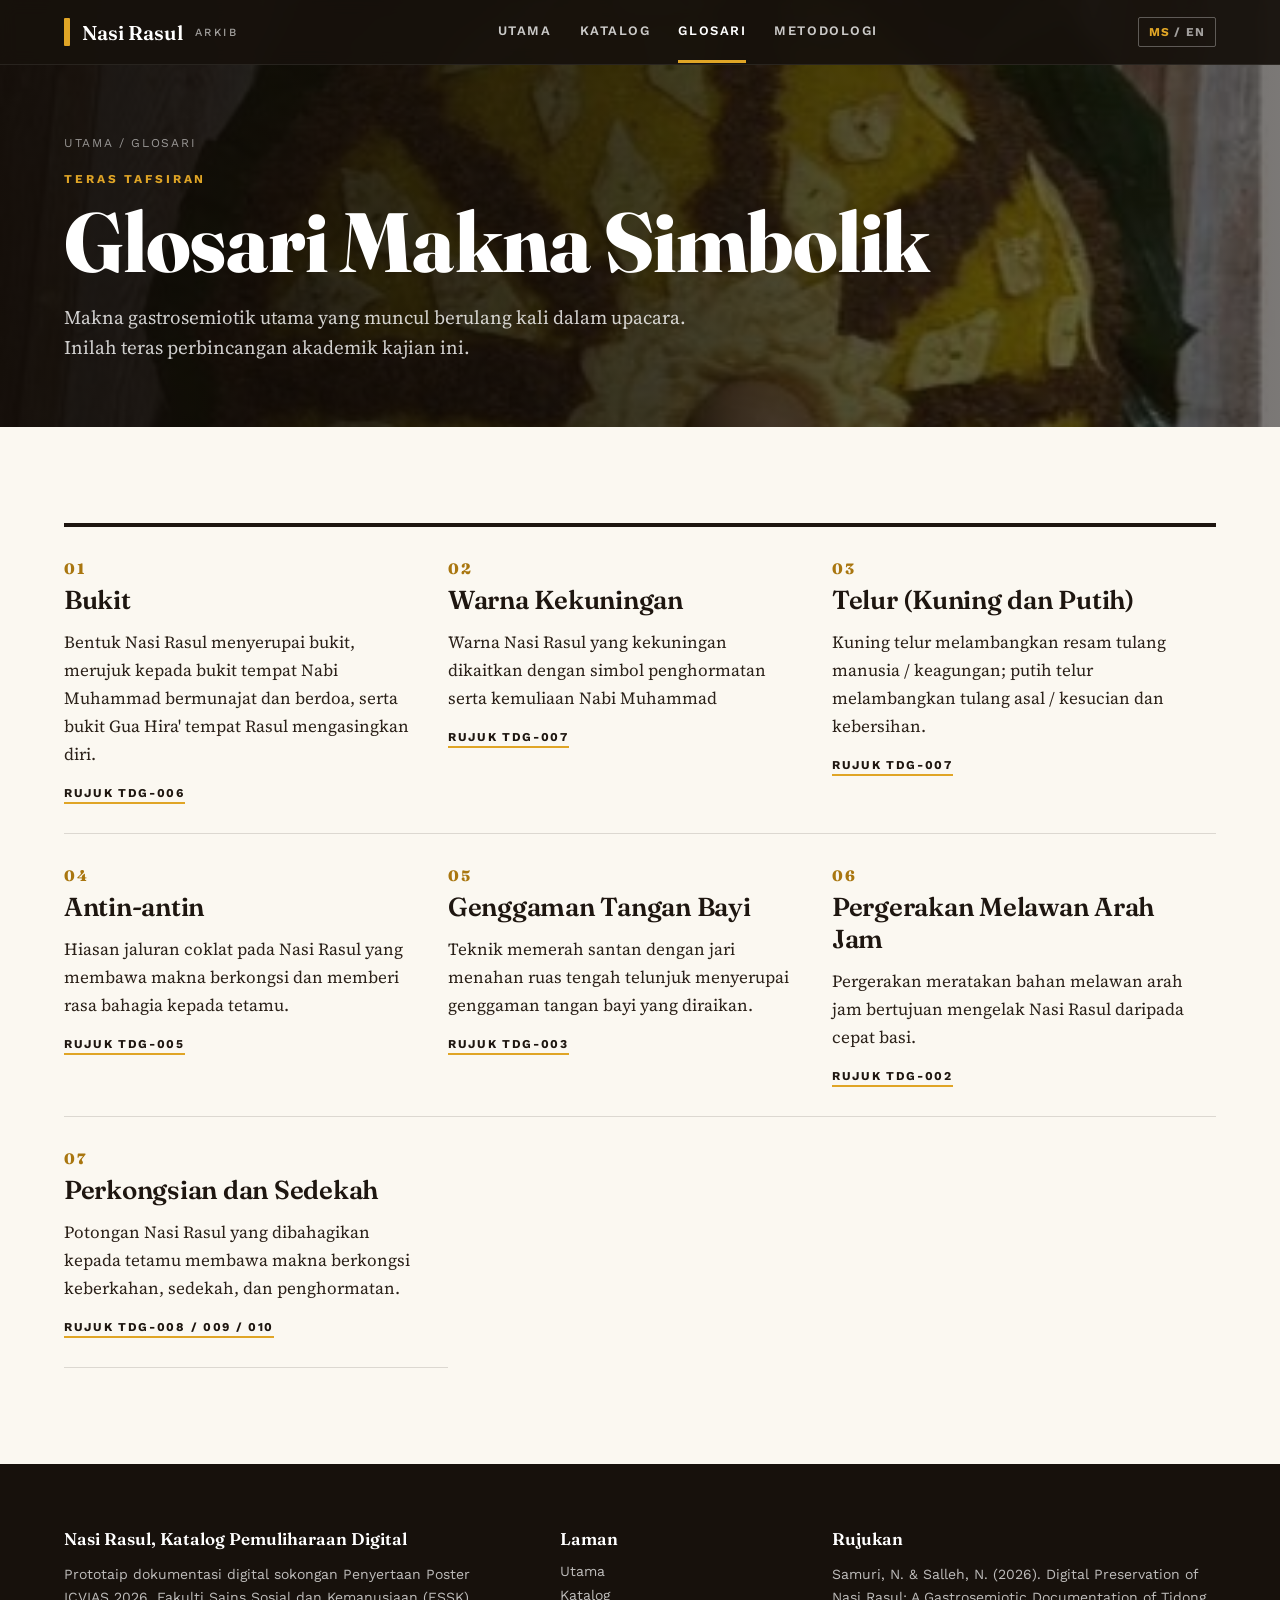
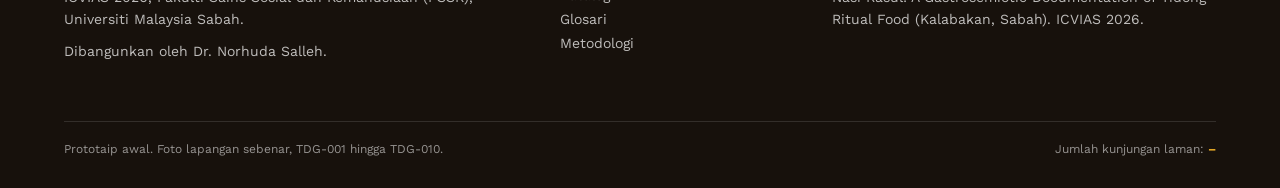
==== glosari.html @ 155edb1d "Laman Nasi Rasul versi baharu" ====
<!DOCTYPE html>
<html lang="ms">
<head>
<meta charset="UTF-8">
<meta name="viewport" content="width=device-width, initial-scale=1.0">
<title>Glosari Makna, Nasi Rasul</title>
<meta name="description" content="Tujuh makna gastrosemiotik utama di sebalik Nasi Rasul.">
<meta property="og:title" content="Glosari Makna, Nasi Rasul">
<meta property="og:description" content="Tujuh makna gastrosemiotik utama di sebalik Nasi Rasul.">
<meta property="og:image" content="https://norhudasalleh-hub.github.io/nasi-rasul-archive/images/hero-tdg-005.jpg">
<link rel="preconnect" href="https://fonts.googleapis.com"><link rel="preconnect" href="https://fonts.gstatic.com" crossorigin><link href="https://fonts.googleapis.com/css2?family=Fraunces:ital,opsz,wght@0,9..144,400;0,9..144,600;0,9..144,800;1,9..144,400&family=Source+Serif+4:ital,opsz,wght@0,8..60,400;0,8..60,500;1,8..60,400&family=Work+Sans:wght@400;500;600;700&display=swap" rel="stylesheet">
<link rel="stylesheet" href="styles.css">
</head>
<body>
<nav class="nav"><div class="wrap">
  <a class="brand" href="index.html"><span class="tanda"></span>Nasi Rasul <small data-i18n="brandSmall">Arkib</small></a>
  <div class="menu"><a href="index.html" data-i18n="navHome">Utama</a><a href="katalog.html" data-i18n="navKatalog">Katalog</a><a href="glosari.html" data-i18n="navGlosari" class="aktif">Glosari</a><a href="metodologi.html" data-i18n="navMetod">Metodologi</a></div>
  <div class="nav-kanan"><button class="lang" type="button" aria-label="Tukar bahasa / Switch language"><span data-l="ms" class="on">MS</span> / <span data-l="en">EN</span></button><button class="burger" type="button" data-i18n="menu">Menu</button></div>
</div></nav>
<header class="page-hero berfoto" style="background-image:url(images/tdg-006.jpg)"><div class="wrap">
  <div class="breadcrumb"><a href="index.html" data-i18n="navHome">Utama</a> / <span data-i18n="navGlosari">Glosari</span></div>
  <div class="kicker" data-i18n="glosariKicker">Teras Tafsiran</div>
  <h1 data-i18n="glosariHeading">Glosari Makna Simbolik</h1>
  <p data-i18n="glosariP">Makna gastrosemiotik utama yang muncul berulang kali dalam upacara. Inilah teras perbincangan akademik kajian ini.</p>
</div></header>

<section class="seksyen"><div class="wrap"><div class="grid-glosari" id="gridGlosari"></div></div></section>
<footer><div class="wrap">
  <div class="grid">
    <div><h4 data-i18n="footHeading">Nasi Rasul, Katalog Pemuliharaan Digital</h4><p data-i18n="footP1">Prototaip dokumentasi digital sokongan Penyertaan Poster ICVIAS 2026, Fakulti Sains Sosial dan Kemanusiaan (FSSK), Universiti Malaysia Sabah.</p><p data-i18n="footDev">Dibangunkan oleh Dr. Norhuda Salleh.</p></div>
    <nav><h4 data-i18n="footLaman">Laman</h4><a href="index.html" data-i18n="navHome">Utama</a><a href="katalog.html" data-i18n="navKatalog">Katalog</a><a href="glosari.html" data-i18n="navGlosari">Glosari</a><a href="metodologi.html" data-i18n="navMetod">Metodologi</a></nav>
    <div><h4 data-i18n="footRujukan">Rujukan</h4><p>Samuri, N. &amp; Salleh, N. (2026). Digital Preservation of Nasi Rasul: A Gastrosemiotic Documentation of Tidong Ritual Food (Kalabakan, Sabah). ICVIAS 2026.</p></div>
  </div>
  <div class="dasar"><span data-i18n="footNota">Prototaip awal. Foto lapangan sebenar, TDG-001 hingga TDG-010.</span><span><span data-i18n="visitLabel">Jumlah kunjungan laman</span>: <b id="visitCount">&ndash;</b></span></div>
</div></footer>
<script src="script.js"></script>
</body>
</html>
---- styles.css ----
/* Nasi Rasul Arkib, gaya editorial dokumentari */
:root{
  --kunyit:#E0A526; --kunyit-deep:#A9760F;
  --malam:#17110C; --malam-2:#221912;
  --krim:#F7F1E3; --kertas:#FBF8F1; --dakwat:#1E1610;
  --kelabu:#6E645A; --garis:rgba(30,22,16,.14);
  --serif:'Fraunces',Georgia,serif; --teks:'Source Serif 4',Georgia,serif; --sans:'Work Sans',system-ui,sans-serif;
}
*{box-sizing:border-box}
html{scroll-behavior:smooth}
body{margin:0;background:var(--kertas);color:var(--dakwat);font-family:var(--sans);-webkit-font-smoothing:antialiased}
img{display:block;max-width:100%}
a{color:inherit;text-decoration:none}
.wrap{max-width:1200px;margin:0 auto;padding:0 24px}
.kicker{font-size:12px;font-weight:700;letter-spacing:.24em;text-transform:uppercase;color:var(--kunyit-deep)}
.gelap .kicker,.hero .kicker,.page-hero .kicker{color:var(--kunyit)}
h1,h2,h3{font-family:var(--serif);letter-spacing:-.01em}

/* navigasi */
.nav{position:fixed;inset:0 0 auto 0;z-index:30;background:rgba(23,17,12,.94);backdrop-filter:blur(8px);color:#fff;border-bottom:1px solid rgba(255,255,255,.08)}
.nav .wrap{display:flex;align-items:center;justify-content:space-between;height:64px;gap:16px}
.brand{display:flex;align-items:center;gap:12px;font-family:var(--serif);font-weight:600;font-size:20px}
.brand .tanda{width:6px;height:28px;background:var(--kunyit);border-radius:1px}
.brand small{font-family:var(--sans);font-weight:500;font-size:11px;letter-spacing:.22em;text-transform:uppercase;color:rgba(255,255,255,.6)}
.menu{display:flex;gap:28px;font-size:13px;font-weight:600;letter-spacing:.12em;text-transform:uppercase}
.menu a{color:rgba(255,255,255,.78);padding:22px 0;border-bottom:3px solid transparent}
.menu a:hover,.menu a.aktif{color:#fff;border-bottom-color:var(--kunyit)}
.nav-kanan{display:flex;align-items:center;gap:12px}
.lang{font:700 12px var(--sans);letter-spacing:.1em;border:1px solid rgba(255,255,255,.3);border-radius:2px;padding:7px 10px;color:rgba(255,255,255,.6);background:none;cursor:pointer}
.lang span.on{color:var(--kunyit)}
.burger{display:none;background:none;border:1px solid rgba(255,255,255,.3);color:#fff;border-radius:2px;padding:6px 10px;font:600 12px var(--sans);letter-spacing:.1em;cursor:pointer}

/* hero utama */
.hero{position:relative;min-height:100vh;display:flex;align-items:flex-end;color:#fff;background:var(--malam) url(images/hero-tdg-005.jpg) center 30%/cover no-repeat}
.hero::before{content:"";position:absolute;inset:0;background:linear-gradient(180deg,rgba(15,10,6,.35) 0%,rgba(15,10,6,.1) 35%,rgba(15,10,6,.78) 78%,rgba(15,10,6,.95) 100%)}
.hero .wrap{position:relative;padding:120px 24px 64px;width:100%;text-shadow:0 2px 14px rgba(0,0,0,.55)}
.hero h1{font-weight:800;font-size:clamp(56px,10vw,128px);line-height:.92;margin:18px 0 12px;letter-spacing:-.02em}
.hero .sub{font-family:var(--serif);font-style:italic;font-size:clamp(22px,3vw,34px);margin:0 0 22px;color:rgba(255,255,255,.92)}
.hero .dek{max-width:620px;font-family:var(--teks);font-size:19px;line-height:1.55;color:rgba(255,255,255,.88);margin:0}
.hero .bawah{display:flex;justify-content:space-between;align-items:flex-end;gap:24px;margin-top:40px;padding-top:20px;border-top:1px solid rgba(255,255,255,.2);flex-wrap:wrap}
.cta{display:inline-flex;align-items:center;gap:10px;background:var(--kunyit);color:var(--malam);font-weight:700;font-size:13px;letter-spacing:.14em;text-transform:uppercase;padding:14px 22px;border-radius:2px;text-shadow:none}
.cta:hover{background:#f0b838}
.kredit{font-size:12px;color:rgba(255,255,255,.65);max-width:440px;line-height:1.5}
.kredit b{color:rgba(255,255,255,.88);font-weight:600}

/* hero halaman dalam */
.page-hero{background:var(--malam);color:#fff;padding:136px 0 64px;position:relative;overflow:hidden}
.page-hero.berfoto{background:var(--malam) center/cover no-repeat}
.page-hero.berfoto::before{content:"";position:absolute;inset:0;background:linear-gradient(90deg,rgba(15,10,6,.94) 0%,rgba(15,10,6,.8) 50%,rgba(15,10,6,.55) 100%)}
.page-hero .wrap{position:relative}
.breadcrumb{font-size:12px;letter-spacing:.14em;text-transform:uppercase;color:rgba(255,255,255,.55);margin-bottom:22px}
.breadcrumb a:hover{color:var(--kunyit)}
.page-hero h1{font-weight:800;font-size:clamp(44px,7vw,84px);line-height:1;margin:14px 0 18px}
.page-hero p{max-width:640px;font-family:var(--teks);font-size:19px;line-height:1.6;color:rgba(255,255,255,.8);margin:0}

/* tentang */
.lede{padding:96px 0 80px}
.lede .grid{display:grid;grid-template-columns:1.4fr 1fr;gap:72px;align-items:start}
.lede h2,.seksyen h2{font-weight:600;font-size:clamp(32px,4vw,48px);line-height:1.08;margin:14px 0 28px}
.lede .teks p{font-family:var(--teks);font-size:19px;line-height:1.7;margin:0 0 20px;color:#2b2119}
.lede .teks p:first-of-type::first-letter{font-family:var(--serif);font-weight:800;float:left;font-size:76px;line-height:.85;padding:6px 10px 0 0;color:var(--kunyit-deep)}
.statistik{border-top:4px solid var(--dakwat);padding-top:8px}
.stat{display:flex;align-items:baseline;gap:18px;padding:20px 0;border-bottom:1px solid var(--garis)}
.stat .n{font-family:var(--serif);font-weight:800;font-size:56px;line-height:1;min-width:72px}
.stat .l{font-size:13px;font-weight:600;letter-spacing:.12em;text-transform:uppercase;color:var(--kelabu)}

/* konteks upacara */
.ayun{background:var(--krim)}
.ayun .grid{display:grid;grid-template-columns:1fr 1fr;align-items:center;max-width:1200px;margin:0 auto}
.ayun figure{margin:0}
.ayun figure img{width:100%;height:auto}
.ayun figcaption{font-size:12px;color:var(--kelabu);padding:10px 24px 24px;line-height:1.5}
.ayun .teks{padding:72px 48px}
.ayun h2{font-weight:600;font-size:clamp(30px,3.6vw,44px);line-height:1.08;margin:14px 0 22px}
.ayun p{font-family:var(--teks);font-size:18px;line-height:1.7;color:#2b2119;margin:0 0 18px}

/* tiga babak */
.gelap{background:var(--malam);color:#fff;padding:96px 0}
.kepala{display:flex;justify-content:space-between;align-items:flex-end;gap:24px;margin-bottom:44px;flex-wrap:wrap}
.kepala h2{font-weight:600;font-size:clamp(32px,4vw,48px);margin:14px 0 0;line-height:1.05}
.kepala p{max-width:420px;color:rgba(255,255,255,.72);font-family:var(--teks);font-size:17px;line-height:1.6;margin:0}
.kad3{display:grid;grid-template-columns:repeat(3,1fr);gap:24px}
.kad{position:relative;display:block;overflow:hidden;aspect-ratio:3/4;background:#000}
.kad img{width:100%;height:100%;object-fit:cover;transition:transform .7s ease,opacity .4s}
.kad:hover img{transform:scale(1.05);opacity:.9}
.kad::after{content:"";position:absolute;inset:0;background:linear-gradient(180deg,transparent 40%,rgba(10,7,4,.92))}
.kad .isi{position:absolute;left:0;right:0;bottom:0;padding:24px;z-index:1}
.kad .no{font-family:var(--serif);font-weight:800;font-size:15px;color:var(--kunyit);letter-spacing:.1em}
.kad h3{font-weight:600;font-size:28px;margin:6px 0 8px}
.kad p{margin:0;font-size:14px;line-height:1.5;color:rgba(255,255,255,.8)}
.kod{position:absolute;top:16px;left:16px;z-index:1;font-size:11px;font-weight:700;letter-spacing:.14em;background:rgba(0,0,0,.6);padding:5px 8px;color:#fff}

/* suara informan */
.feat{display:grid;grid-template-columns:1.15fr 1fr;min-height:600px;background:var(--krim)}
.feat .foto{background:var(--malam) url(images/tdg-007.jpg) center/cover no-repeat;min-height:420px}
.feat .petik{padding:80px 64px;display:flex;flex-direction:column;justify-content:center}
.feat blockquote{margin:22px 0 26px;font-family:var(--serif);font-style:italic;font-size:clamp(26px,3vw,38px);line-height:1.25;border-left:4px solid var(--kunyit);padding-left:24px}
.feat cite{font-style:normal;font-size:13px;font-weight:600;letter-spacing:.12em;text-transform:uppercase;color:var(--kelabu)}
.feat .kap{margin-top:32px;font-size:13px;line-height:1.55;color:var(--kelabu);padding-top:16px;border-top:1px solid var(--garis)}
.feat .kap b{color:var(--dakwat)}
.pautan{display:inline-block;margin-top:28px;font-size:13px;font-weight:700;letter-spacing:.14em;text-transform:uppercase;border-bottom:2px solid var(--kunyit);padding-bottom:4px;align-self:flex-start}

/* jelajah */
.seksyen{padding:96px 0}
.senarai{display:grid;grid-template-columns:repeat(3,1fr);border-top:4px solid var(--dakwat)}
.item{padding:28px 28px 32px 0;border-right:1px solid var(--garis);margin-right:28px}
.item:last-child{border-right:0;margin-right:0}
.item .no{font-family:var(--serif);font-weight:800;color:var(--kunyit-deep);font-size:15px;letter-spacing:.1em}
.item h3{font-weight:600;font-size:26px;margin:8px 0 10px}
.item p{font-family:var(--teks);font-size:16px;line-height:1.6;color:#4a3f35;margin:0 0 18px}
.item span{font-size:12px;font-weight:700;letter-spacing:.14em;text-transform:uppercase}
.item:hover h3{color:var(--kunyit-deep)}

/* katalog */
.penapis{display:flex;gap:10px;flex-wrap:wrap;margin-bottom:36px}
.penapis button{font:600 12px var(--sans);letter-spacing:.12em;text-transform:uppercase;padding:10px 16px;border:1px solid var(--dakwat);background:none;color:var(--dakwat);border-radius:2px;cursor:pointer}
.penapis button.aktif,.penapis button:hover{background:var(--dakwat);color:#fff}
.grid-katalog{display:grid;grid-template-columns:repeat(auto-fill,minmax(260px,1fr));gap:32px 24px}
.kad-rekod{cursor:pointer;background:none;border:0;padding:0;text-align:left;font:inherit;color:inherit;display:flex;flex-direction:column;align-items:stretch;justify-content:flex-start;align-self:start;width:100%}
.kad-rekod .gbr{position:relative;aspect-ratio:4/5;overflow:hidden;background:var(--malam)}
.kad-rekod img{width:100%;height:100%;object-fit:cover;transition:transform .6s ease}
.kad-rekod:hover img{transform:scale(1.04)}
.kad-rekod .kat{position:absolute;bottom:12px;left:12px;font-size:11px;font-weight:700;letter-spacing:.12em;text-transform:uppercase;background:var(--kunyit);color:var(--malam);padding:4px 8px}
.kad-rekod h3{font-weight:600;font-size:21px;line-height:1.2;margin:16px 0 6px}
.kad-rekod p{font-family:var(--teks);font-size:15px;line-height:1.55;color:#4a3f35;margin:0 0 10px}
.kad-rekod .buka{font-size:12px;font-weight:700;letter-spacing:.14em;text-transform:uppercase;border-bottom:2px solid var(--kunyit);padding-bottom:2px}
.kad-rekod:focus-visible{outline:3px solid var(--kunyit);outline-offset:4px}

/* modal rekod */
.latar-modal{position:fixed;inset:0;z-index:50;background:rgba(10,7,4,.82);display:none;align-items:center;justify-content:center;padding:24px}
.latar-modal.buka{display:flex}
.modal{background:var(--kertas);max-width:1000px;width:100%;max-height:90vh;overflow:auto;display:grid;grid-template-columns:1fr 1.1fr;position:relative}
.modal .gbr{background:var(--malam);display:flex;align-items:center;justify-content:center}
.modal .gbr img{width:100%;height:100%;object-fit:contain;max-height:90vh}
.modal .isi{padding:40px 36px}
.modal .kodrekod{font-size:12px;font-weight:700;letter-spacing:.16em;text-transform:uppercase;color:var(--kunyit-deep)}
.modal h3{font-weight:600;font-size:30px;line-height:1.15;margin:8px 0 24px}
.baris{padding:14px 0;border-top:1px solid var(--garis)}
.baris .lbl{font-size:11px;font-weight:700;letter-spacing:.16em;text-transform:uppercase;color:var(--kelabu);margin-bottom:6px}
.baris .nilai{font-family:var(--teks);font-size:16px;line-height:1.6}
.baris .tambahan{font-family:var(--teks);font-style:italic;font-size:15px;line-height:1.55;margin-top:10px;padding-left:14px;border-left:3px solid var(--kunyit);color:#3b3027}
.baris .tambahan span{display:block;font-style:normal;font-family:var(--sans);font-size:12px;font-weight:600;letter-spacing:.06em;color:var(--kelabu);margin-top:4px}
.tutup{position:absolute;top:12px;right:12px;z-index:2;background:var(--malam);color:#fff;border:0;width:40px;height:40px;font-size:18px;cursor:pointer;border-radius:2px}

/* glosari */
.grid-glosari{display:grid;grid-template-columns:repeat(auto-fill,minmax(320px,1fr));border-top:4px solid var(--dakwat)}
.entri{padding:32px 28px 32px 0;border-bottom:1px solid var(--garis)}
.entri .no{font-family:var(--serif);font-weight:800;color:var(--kunyit-deep);font-size:15px;letter-spacing:.1em}
.entri h3{font-weight:600;font-size:26px;margin:6px 0 12px}
.entri p{font-family:var(--teks);font-size:17px;line-height:1.65;color:#2b2119;margin:0 0 14px}
.entri a{font-size:12px;font-weight:700;letter-spacing:.14em;text-transform:uppercase;border-bottom:2px solid var(--kunyit);padding-bottom:2px}

/* metodologi */
.langkah{counter-reset:l;list-style:none;margin:0;padding:0;border-top:4px solid var(--dakwat)}
.langkah li{counter-increment:l;display:grid;grid-template-columns:90px 1fr;gap:16px;padding:28px 0;border-bottom:1px solid var(--garis);font-family:var(--teks);font-size:19px;line-height:1.65}
.langkah li::before{content:"0" counter(l);font-family:var(--serif);font-weight:800;font-size:40px;line-height:1;color:var(--kunyit-deep)}
.petik-kotak{margin-top:56px;background:var(--krim);padding:32px;border-left:4px solid var(--kunyit)}
.petik-kotak h3{font-size:22px;font-weight:600;margin:0 0 12px}
.petik-kotak p{font-family:var(--teks);font-size:16px;line-height:1.65;margin:0}

/* kaki */
footer{background:var(--malam);color:rgba(255,255,255,.72);padding:64px 0 32px;font-size:14px}
footer .grid{display:grid;grid-template-columns:1.4fr .7fr 1.2fr;gap:48px}
footer h4{font-family:var(--serif);color:#fff;font-size:17px;font-weight:600;margin:0 0 14px}
footer nav a{display:block;margin-bottom:8px}
footer a:hover{color:var(--kunyit)}
footer p{line-height:1.6;margin:0 0 10px}
.dasar{margin-top:48px;padding-top:20px;border-top:1px solid rgba(255,255,255,.12);display:flex;justify-content:space-between;gap:16px;flex-wrap:wrap;font-size:12px;color:rgba(255,255,255,.55)}
.dasar b{color:var(--kunyit)}

@media (max-width:860px){
  .menu{display:none;position:absolute;top:64px;left:0;right:0;flex-direction:column;gap:0;background:var(--malam);padding:8px 16px 16px}
  .menu.buka{display:flex}
  .menu a{padding:14px 0;border-bottom:1px solid rgba(255,255,255,.08)}
  .burger{display:block}
  .wrap{padding:0 16px}
  .hero .wrap{padding:110px 16px 48px}
  .lede .grid,.feat,footer .grid,.ayun .grid,.modal{grid-template-columns:1fr;gap:40px}
  .modal{gap:0}
  .kad3,.senarai{grid-template-columns:1fr}
  .item{border-right:0;margin-right:0;border-bottom:1px solid var(--garis);padding-right:0}
  .feat .petik{padding:56px 16px}
  .ayun .teks{padding:40px 16px 56px}
  .modal .isi{padding:28px 20px}
  .langkah li{grid-template-columns:56px 1fr;font-size:17px}
  .langkah li::before{font-size:30px}
  .grid-glosari{grid-template-columns:1fr}
  .seksyen,.gelap{padding:64px 0}
  .lede{padding:64px 0}
}
.hero .kicker{color:#fff;opacity:.92}
.kad-rekod .buka{align-self:flex-start}
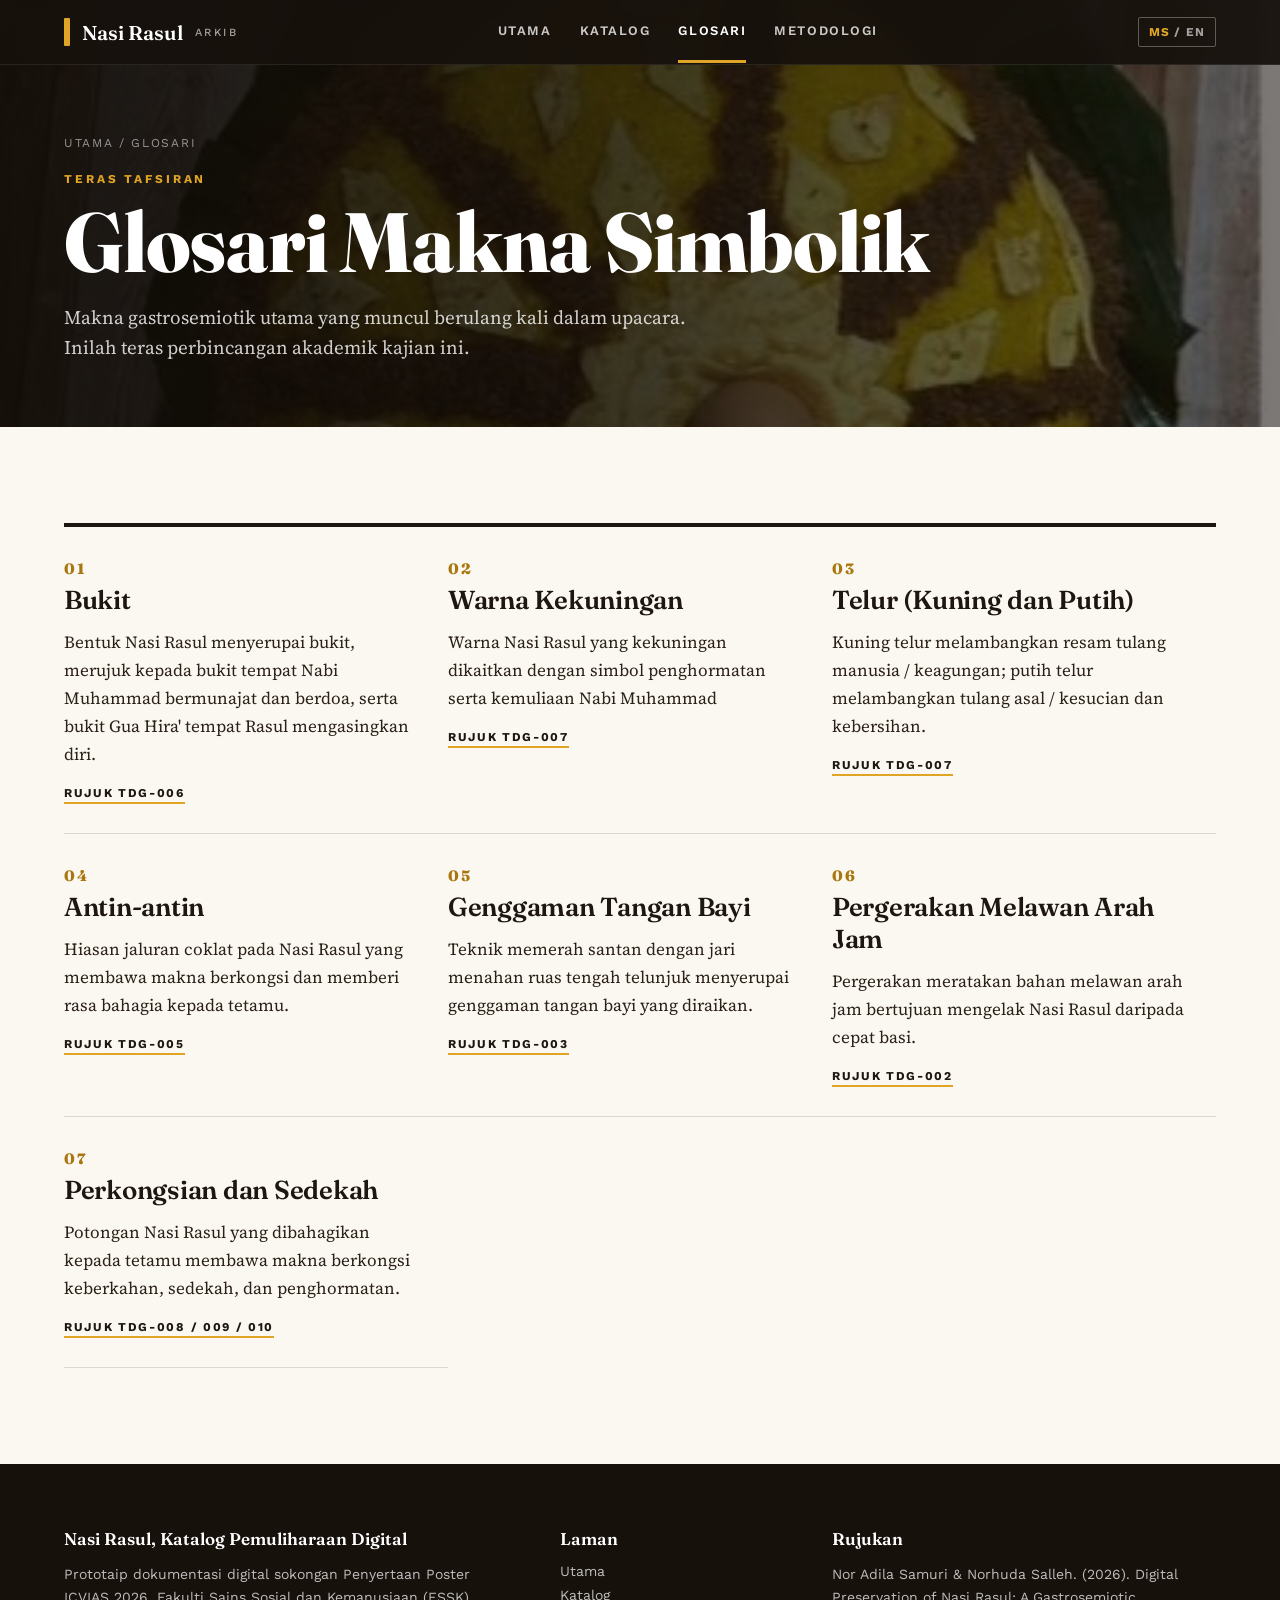
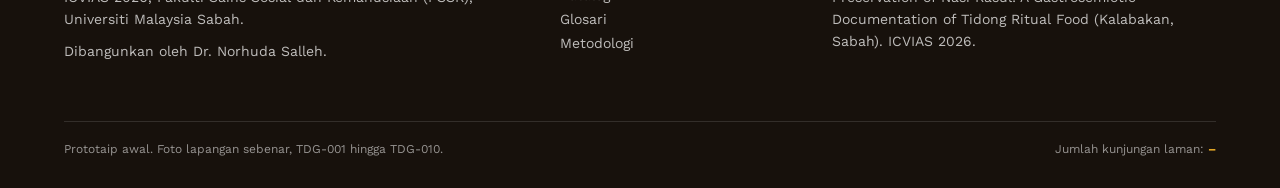
==== commit 3e768a7e: "Kemas kini rujukan" ====
--- a/glosari.html
+++ b/glosari.html
@@ -29,7 +29,7 @@
   <div class="grid">
     <div><h4 data-i18n="footHeading">Nasi Rasul, Katalog Pemuliharaan Digital</h4><p data-i18n="footP1">Prototaip dokumentasi digital sokongan Penyertaan Poster ICVIAS 2026, Fakulti Sains Sosial dan Kemanusiaan (FSSK), Universiti Malaysia Sabah.</p><p data-i18n="footDev">Dibangunkan oleh Dr. Norhuda Salleh.</p></div>
     <nav><h4 data-i18n="footLaman">Laman</h4><a href="index.html" data-i18n="navHome">Utama</a><a href="katalog.html" data-i18n="navKatalog">Katalog</a><a href="glosari.html" data-i18n="navGlosari">Glosari</a><a href="metodologi.html" data-i18n="navMetod">Metodologi</a></nav>
-    <div><h4 data-i18n="footRujukan">Rujukan</h4><p>Samuri, N. &amp; Salleh, N. (2026). Digital Preservation of Nasi Rasul: A Gastrosemiotic Documentation of Tidong Ritual Food (Kalabakan, Sabah). ICVIAS 2026.</p></div>
+    <div><h4 data-i18n="footRujukan">Rujukan</h4><p>Nor Adila Samuri &amp; Norhuda Salleh. (2026). Digital Preservation of Nasi Rasul: A Gastrosemiotic Documentation of Tidong Ritual Food (Kalabakan, Sabah). ICVIAS 2026.</p></div>
   </div>
   <div class="dasar"><span data-i18n="footNota">Prototaip awal. Foto lapangan sebenar, TDG-001 hingga TDG-010.</span><span><span data-i18n="visitLabel">Jumlah kunjungan laman</span>: <b id="visitCount">&ndash;</b></span></div>
 </div></footer>
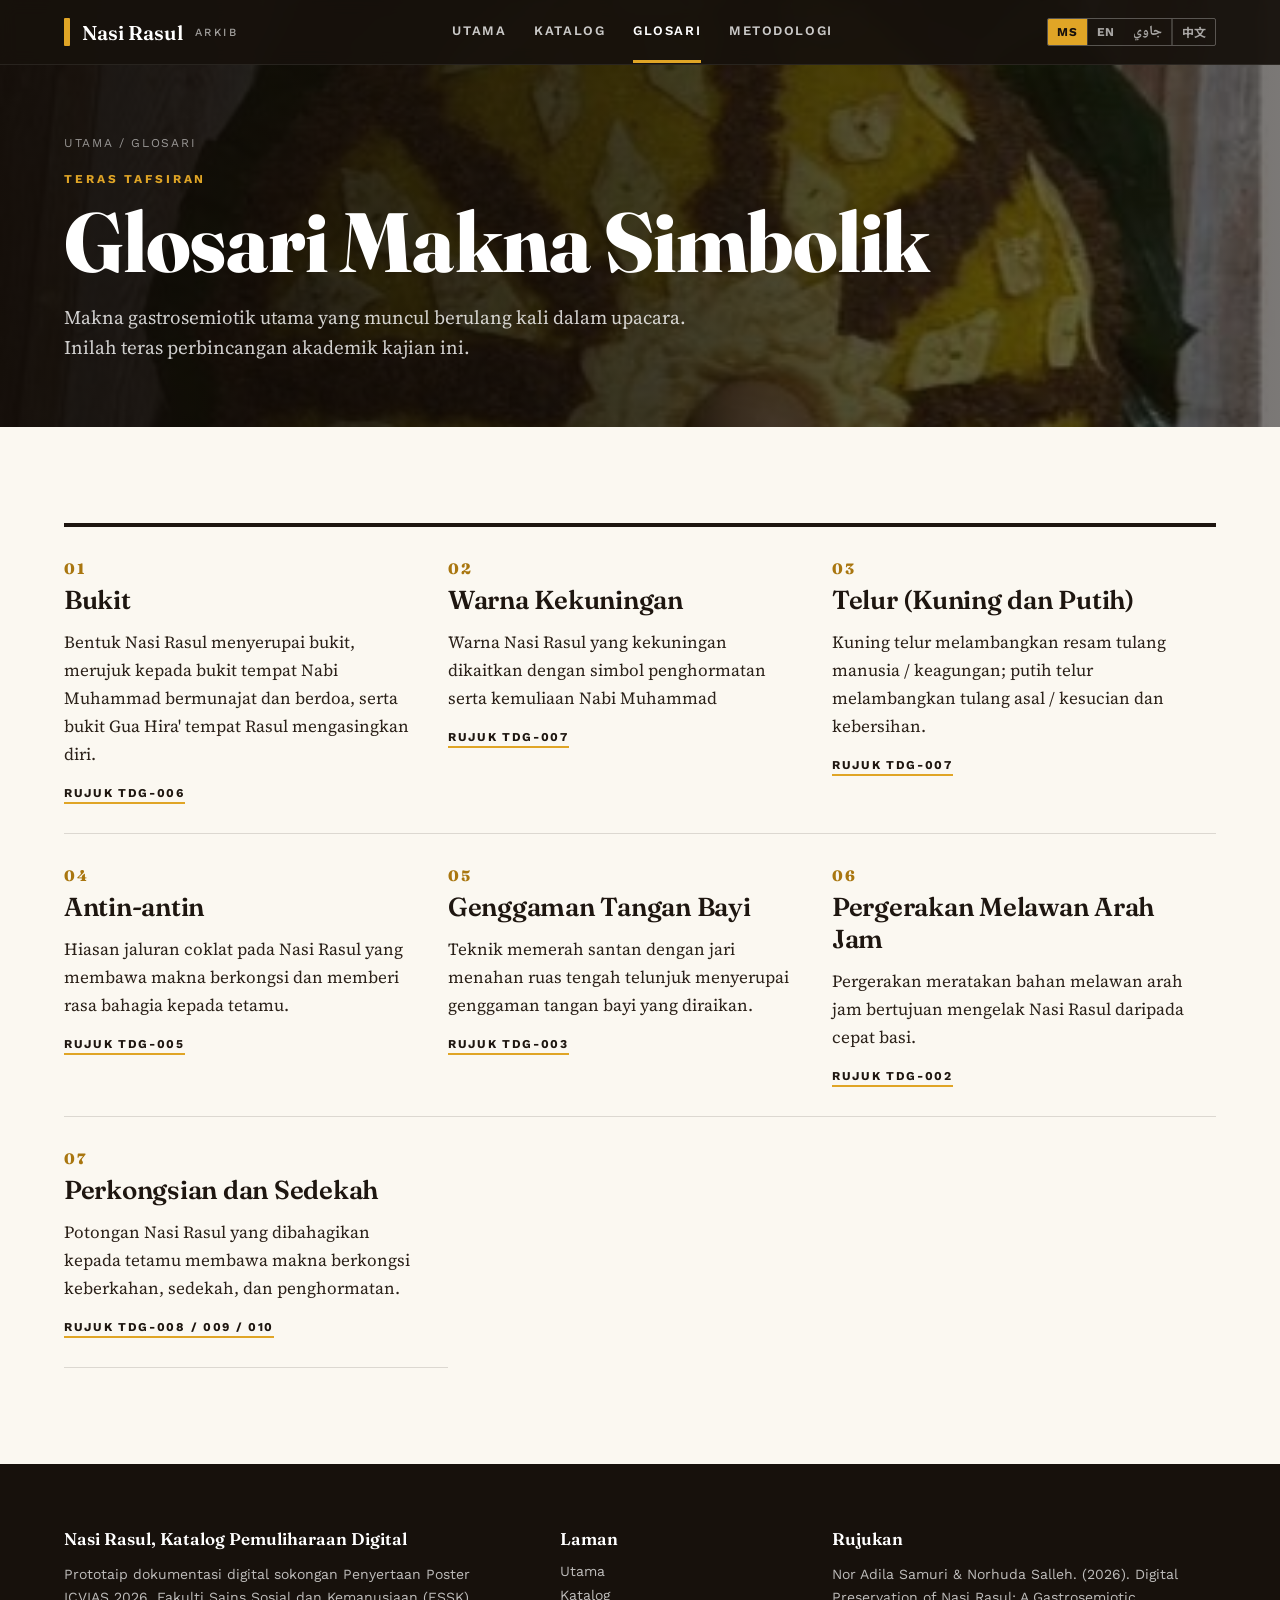
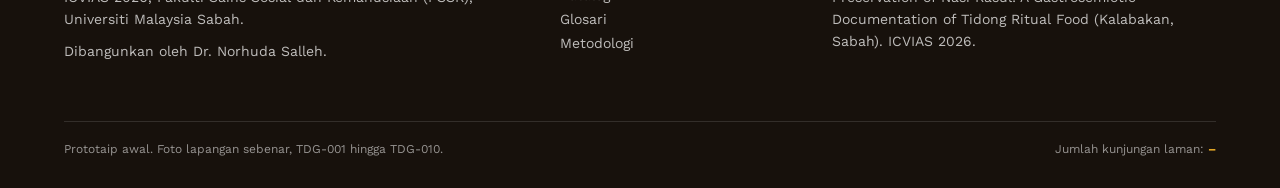
==== commit 86181b4b: "Versi Jawi dan Cina" ====
--- a/glosari.html
+++ b/glosari.html
@@ -8,15 +8,15 @@
 <meta property="og:title" content="Glosari Makna, Nasi Rasul">
 <meta property="og:description" content="Tujuh makna gastrosemiotik utama di sebalik Nasi Rasul.">
 <meta property="og:image" content="https://norhudasalleh-hub.github.io/nasi-rasul-archive/images/hero-tdg-005.jpg">
-<link rel="preconnect" href="https://fonts.googleapis.com"><link rel="preconnect" href="https://fonts.gstatic.com" crossorigin><link href="https://fonts.googleapis.com/css2?family=Fraunces:ital,opsz,wght@0,9..144,400;0,9..144,600;0,9..144,800;1,9..144,400&family=Source+Serif+4:ital,opsz,wght@0,8..60,400;0,8..60,500;1,8..60,400&family=Work+Sans:wght@400;500;600;700&display=swap" rel="stylesheet">
+<link rel="preconnect" href="https://fonts.googleapis.com"><link rel="preconnect" href="https://fonts.gstatic.com" crossorigin><link href="https://fonts.googleapis.com/css2?family=Fraunces:ital,opsz,wght@0,9..144,400;0,9..144,600;0,9..144,800;1,9..144,400&family=Source+Serif+4:ital,opsz,wght@0,8..60,400;0,8..60,500;1,8..60,400&family=Work+Sans:wght@400;500;600;700&family=Noto+Naskh+Arabic:wght@400;600;700&family=Noto+Serif+SC:wght@500;700&family=Noto+Sans+SC:wght@400;500;700&display=swap" rel="stylesheet">
 <link rel="stylesheet" href="styles.css">
 </head>
 <body>
 <nav class="nav"><div class="wrap">
-  <a class="brand" href="index.html"><span class="tanda"></span>Nasi Rasul <small data-i18n="brandSmall">Arkib</small></a>
+  <a class="brand" href="index.html"><span class="tanda"></span><span data-i18n="brandName">Nasi Rasul</span> <small data-i18n="brandSmall">Arkib</small></a>
   <div class="menu"><a href="index.html" data-i18n="navHome">Utama</a><a href="katalog.html" data-i18n="navKatalog">Katalog</a><a href="glosari.html" data-i18n="navGlosari" class="aktif">Glosari</a><a href="metodologi.html" data-i18n="navMetod">Metodologi</a></div>
-  <div class="nav-kanan"><button class="lang" type="button" aria-label="Tukar bahasa / Switch language"><span data-l="ms" class="on">MS</span> / <span data-l="en">EN</span></button><button class="burger" type="button" data-i18n="menu">Menu</button></div>
-</div></nav>
+  <div class="nav-kanan"><div class="langs" role="group" aria-label="Bahasa / Language"><button type="button" data-l="ms" class="on" lang="ms">MS</button><button type="button" data-l="en" lang="en">EN</button><button type="button" data-l="jw" lang="ms-Arab" dir="rtl">جاوي</button><button type="button" data-l="zh" lang="zh-Hans">中文</button></div><button class="burger" type="button" data-i18n="menu">Menu</button></div>
+</div><div class="draf" id="draftNote" hidden></div></nav>
 <header class="page-hero berfoto" style="background-image:url(images/tdg-006.jpg)"><div class="wrap">
   <div class="breadcrumb"><a href="index.html" data-i18n="navHome">Utama</a> / <span data-i18n="navGlosari">Glosari</span></div>
   <div class="kicker" data-i18n="glosariKicker">Teras Tafsiran</div>
@@ -29,7 +29,7 @@
   <div class="grid">
     <div><h4 data-i18n="footHeading">Nasi Rasul, Katalog Pemuliharaan Digital</h4><p data-i18n="footP1">Prototaip dokumentasi digital sokongan Penyertaan Poster ICVIAS 2026, Fakulti Sains Sosial dan Kemanusiaan (FSSK), Universiti Malaysia Sabah.</p><p data-i18n="footDev">Dibangunkan oleh Dr. Norhuda Salleh.</p></div>
     <nav><h4 data-i18n="footLaman">Laman</h4><a href="index.html" data-i18n="navHome">Utama</a><a href="katalog.html" data-i18n="navKatalog">Katalog</a><a href="glosari.html" data-i18n="navGlosari">Glosari</a><a href="metodologi.html" data-i18n="navMetod">Metodologi</a></nav>
-    <div><h4 data-i18n="footRujukan">Rujukan</h4><p>Nor Adila Samuri &amp; Norhuda Salleh. (2026). Digital Preservation of Nasi Rasul: A Gastrosemiotic Documentation of Tidong Ritual Food (Kalabakan, Sabah). ICVIAS 2026.</p></div>
+    <div><h4 data-i18n="footRujukan">Rujukan</h4><p dir="ltr">Nor Adila Samuri &amp; Norhuda Salleh. (2026). Digital Preservation of Nasi Rasul: A Gastrosemiotic Documentation of Tidong Ritual Food (Kalabakan, Sabah). ICVIAS 2026.</p></div>
   </div>
   <div class="dasar"><span data-i18n="footNota">Prototaip awal. Foto lapangan sebenar, TDG-001 hingga TDG-010.</span><span><span data-i18n="visitLabel">Jumlah kunjungan laman</span>: <b id="visitCount">&ndash;</b></span></div>
 </div></footer>
--- a/styles.css
+++ b/styles.css
@@ -190,3 +190,51 @@
 }
 .hero .kicker{color:#fff;opacity:.92}
 .kad-rekod .buka{align-self:flex-start}
+
+/* ---------- pemilih bahasa dan notis draf ---------- */
+.langs{display:flex;border:1px solid rgba(255,255,255,.28);border-radius:2px;overflow:hidden}
+.langs button{font:700 12px var(--sans);letter-spacing:.06em;padding:7px 9px;background:none;border:0;color:rgba(255,255,255,.62);cursor:pointer;line-height:1}
+.langs button+button{border-inline-start:1px solid rgba(255,255,255,.18)}
+.langs button[data-l="jw"]{font-family:'Noto Naskh Arabic',serif;font-size:14px;letter-spacing:0;padding-top:5px;padding-bottom:6px}
+.langs button[data-l="zh"]{font-family:'Noto Sans SC',sans-serif;letter-spacing:0}
+.langs button.on{color:var(--malam);background:var(--kunyit)}
+.langs button:not(.on):hover{color:#fff}
+.draf{background:var(--kunyit);color:var(--malam);text-align:center;font:600 13px var(--sans);padding:7px 16px}
+.kod{direction:ltr;unicode-bidi:isolate}
+
+/* ---------- Jawi (kanan ke kiri) ---------- */
+html[dir="rtl"] body{font-family:'Noto Naskh Arabic',serif}
+html[dir="rtl"] h1,html[dir="rtl"] h2,html[dir="rtl"] h3,html[dir="rtl"] h4,html[dir="rtl"] .brand,html[dir="rtl"] .hero .sub{font-family:'Noto Naskh Arabic',serif;font-style:normal;letter-spacing:0}
+html[dir="rtl"] p,html[dir="rtl"] li,html[dir="rtl"] .nilai,html[dir="rtl"] .tambahan,html[dir="rtl"] blockquote,html[dir="rtl"] figcaption,html[dir="rtl"] .kredit{font-family:'Noto Naskh Arabic',serif;font-style:normal;line-height:1.95}
+html[dir="rtl"] .kicker,html[dir="rtl"] .menu,html[dir="rtl"] .menu a,html[dir="rtl"] .cta,html[dir="rtl"] .stat .l,html[dir="rtl"] .lbl,html[dir="rtl"] .buka,html[dir="rtl"] .item span,html[dir="rtl"] .pautan,html[dir="rtl"] .entri a,html[dir="rtl"] .penapis button,html[dir="rtl"] .kat,html[dir="rtl"] .kodrekod,html[dir="rtl"] cite,html[dir="rtl"] .breadcrumb,html[dir="rtl"] .brand small,html[dir="rtl"] .draf,html[dir="rtl"] .burger,html[dir="rtl"] .dasar{font-family:'Noto Naskh Arabic',serif;letter-spacing:0;text-transform:none}
+html[dir="rtl"] .kicker{font-size:15px}
+html[dir="rtl"] .menu{font-size:16px}
+html[dir="rtl"] .hero h1{font-weight:700;line-height:1.25;font-size:clamp(52px,9vw,112px)}
+html[dir="rtl"] .page-hero h1{line-height:1.35}
+html[dir="rtl"] .lede .teks p:first-of-type::first-letter{float:none;font-size:inherit;padding:0;color:inherit;font-weight:inherit;font-family:inherit}
+html[dir="rtl"] .feat blockquote{border-left:0;padding-left:0;border-right:4px solid var(--kunyit);padding-right:24px}
+html[dir="rtl"] .baris .tambahan{border-left:0;padding-left:0;border-right:3px solid var(--kunyit);padding-right:14px}
+html[dir="rtl"] .petik-kotak{border-left:0;border-right:4px solid var(--kunyit)}
+html[dir="rtl"] .item{padding:28px 0 32px 28px;border-right:0;border-left:1px solid var(--garis);margin-right:0;margin-left:28px}
+html[dir="rtl"] .item:last-child{border-left:0;margin-left:0}
+html[dir="rtl"] .entri{padding:32px 0 32px 28px}
+html[dir="rtl"] .kod{left:auto;right:16px}
+html[dir="rtl"] .kad-rekod .kat{left:auto;right:12px}
+html[dir="rtl"] .kad-rekod{text-align:right}
+html[dir="rtl"] .tutup{right:auto;left:12px}
+html[dir="rtl"] .page-hero.berfoto::before{background:linear-gradient(270deg,rgba(15,10,6,.94) 0%,rgba(15,10,6,.8) 50%,rgba(15,10,6,.55) 100%)}
+
+/* ---------- Cina ringkas ---------- */
+html[lang="zh-Hans"] body,html[lang="zh-Hans"] p,html[lang="zh-Hans"] li,html[lang="zh-Hans"] .nilai,html[lang="zh-Hans"] figcaption,html[lang="zh-Hans"] .kredit{font-family:'Noto Sans SC','PingFang SC','Microsoft YaHei',sans-serif}
+html[lang="zh-Hans"] h2,html[lang="zh-Hans"] h3,html[lang="zh-Hans"] h4,html[lang="zh-Hans"] .hero .sub,html[lang="zh-Hans"] blockquote,html[lang="zh-Hans"] .tambahan{font-family:'Fraunces','Noto Serif SC','Songti SC',serif;font-style:normal}
+html[lang="zh-Hans"] .kicker,html[lang="zh-Hans"] .menu,html[lang="zh-Hans"] .stat .l,html[lang="zh-Hans"] .lbl,html[lang="zh-Hans"] .penapis button{letter-spacing:.08em}
+html[lang="zh-Hans"] .lede .teks p:first-of-type::first-letter{float:none;font-size:inherit;padding:0;color:inherit;font-weight:inherit;font-family:inherit}
+
+@media (max-width:860px){
+  .brand small{display:none}
+  .langs button{padding:7px 6px;font-size:11px}
+  .langs button[data-l="jw"]{font-size:13px}
+  html[dir="rtl"] .item{border-left:0;margin-left:0;padding-left:0}
+  html[dir="rtl"] .entri{padding-left:0}
+}
+html[dir="rtl"] p[dir="ltr"]{text-align:right;font-family:var(--sans);line-height:1.6}
